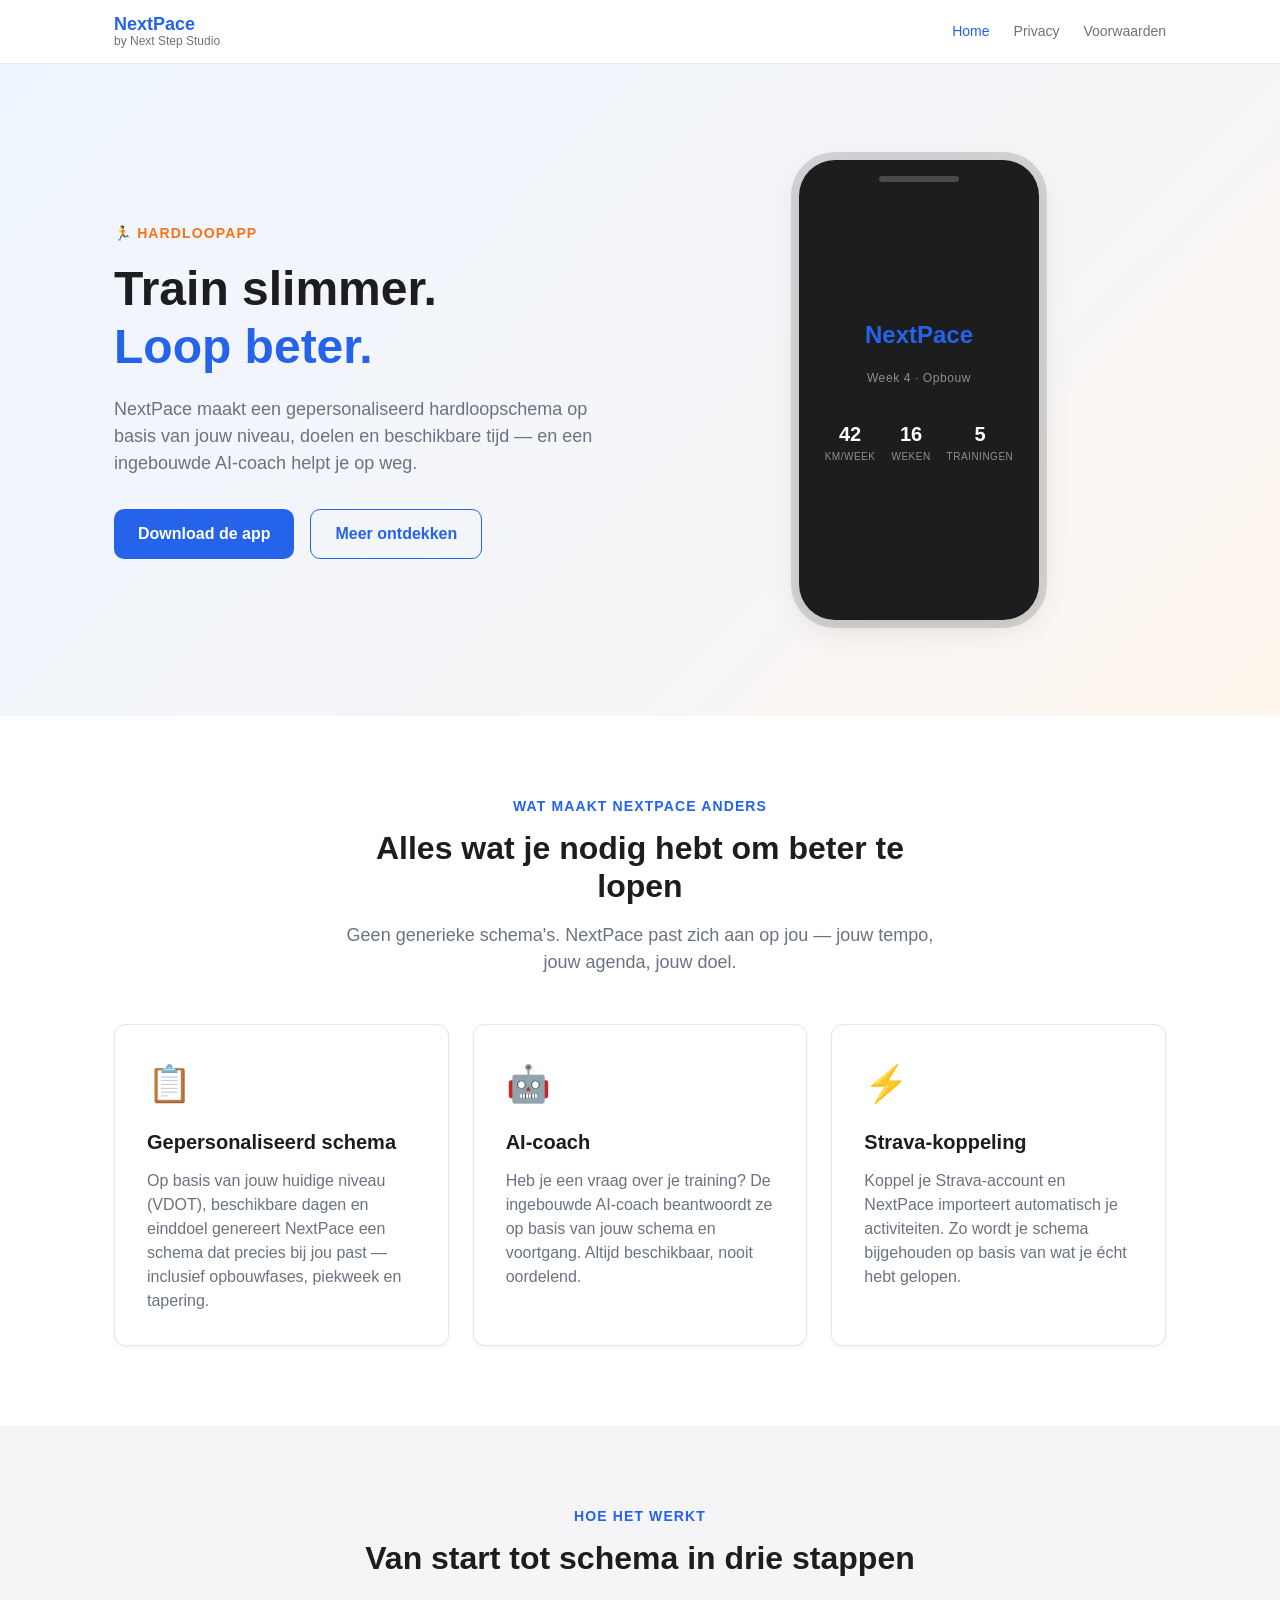
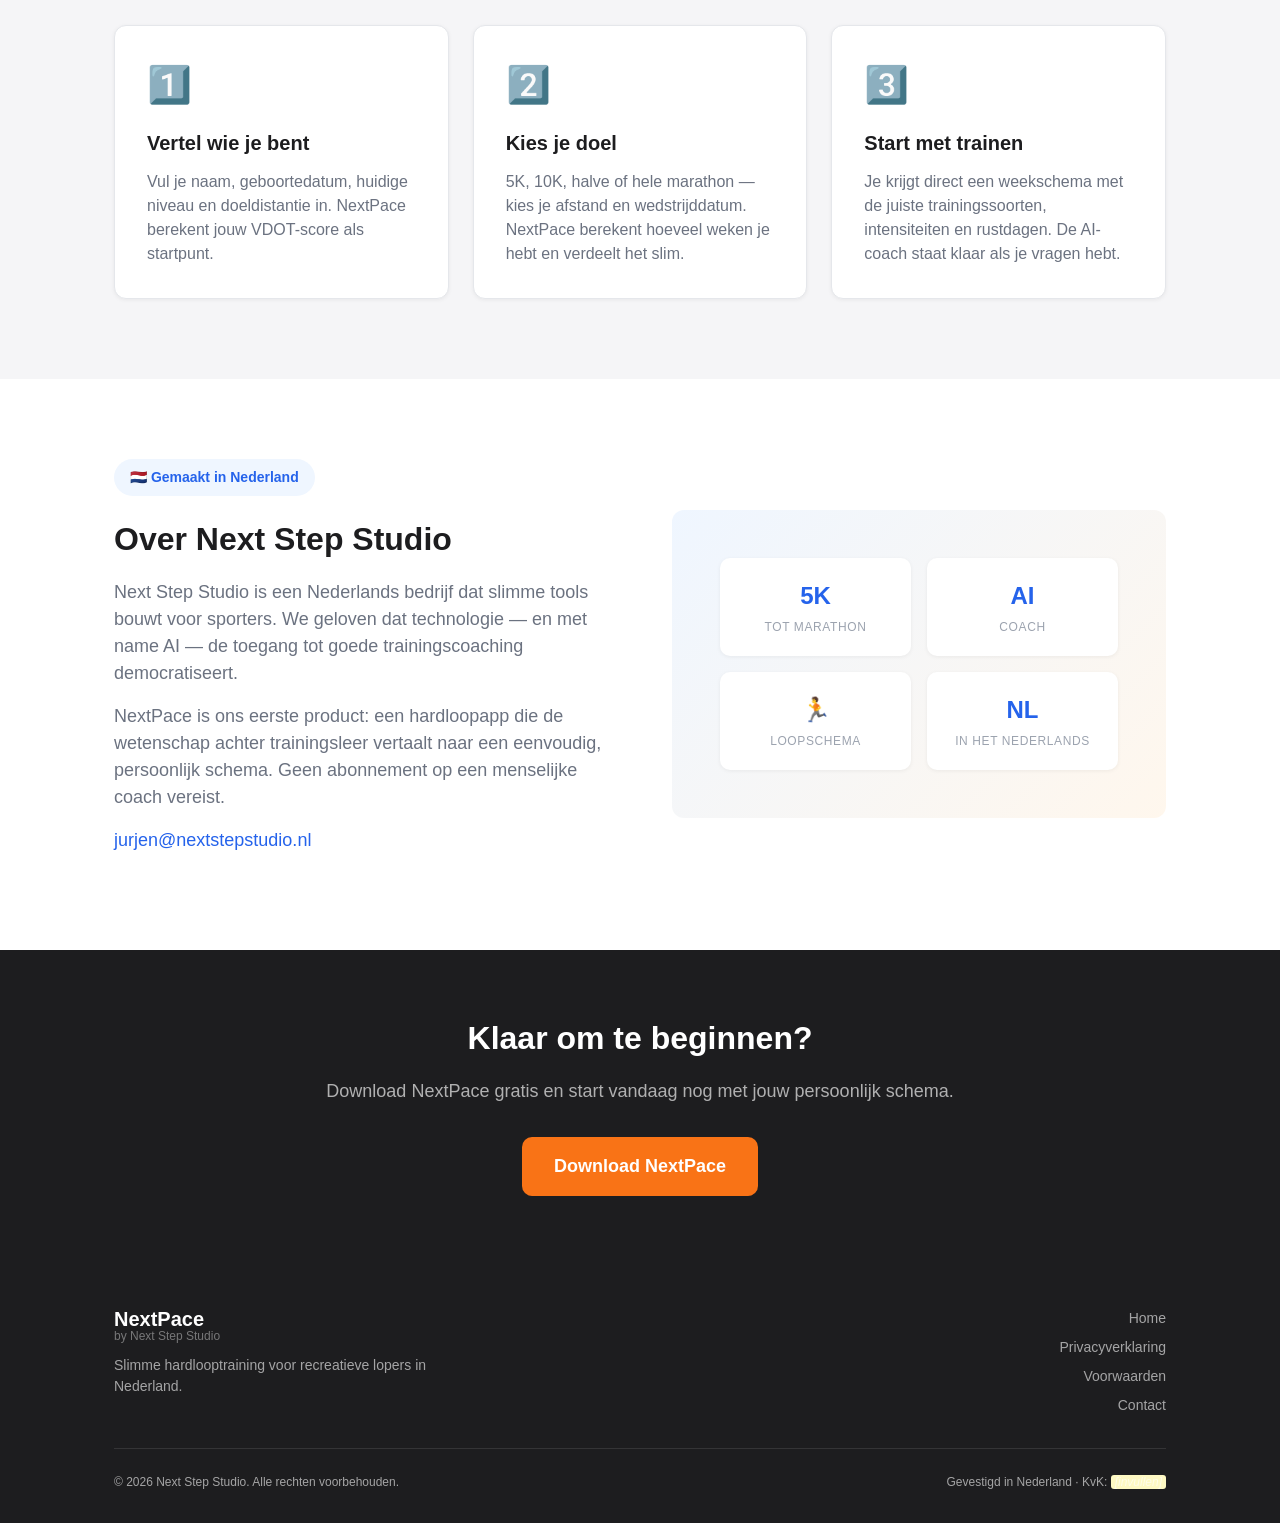
==== index.html @ 0c11603f "feat: initial Next Step Studio public website Homepage, privacyverklaring (AVG/GDPR) en administrati" ====
<!DOCTYPE html>
<html lang="nl">
<head>
  <meta charset="UTF-8">
  <meta name="viewport" content="width=device-width, initial-scale=1.0">
  <title>NextPace — Jouw persoonlijk hardloopschema | Next Step Studio</title>
  <meta name="description" content="NextPace genereert een gepersonaliseerd hardloopschema op basis van jouw niveau, doelen en agenda — met een ingebouwde AI-coach. Gemaakt door Next Step Studio.">
  <meta name="theme-color" content="#2563eb">
  <link rel="stylesheet" href="css/style.css">
</head>
<body>

<!-- Navbar -->
<nav class="navbar" role="navigation" aria-label="Hoofdnavigatie">
  <div class="container">
    <a href="/" class="nav-logo" aria-label="NextPace home">
      <span class="nav-logo-primary">NextPace</span>
      <span class="nav-logo-sub">by Next Step Studio</span>
    </a>
    <input type="checkbox" id="nav-toggle" class="nav-toggle" aria-hidden="true">
    <label for="nav-toggle" class="nav-toggle-label" aria-label="Menu openen">
      <span></span><span></span><span></span>
    </label>
    <ul class="nav-links">
      <li><a href="/" class="active">Home</a></li>
      <li><a href="/privacy.html">Privacy</a></li>
      <li><a href="/voorwaarden.html">Voorwaarden</a></li>
    </ul>
  </div>
</nav>

<!-- Hero -->
<section class="hero" aria-labelledby="hero-title">
  <div class="container">
    <div class="hero-inner">
      <div class="hero-content">
        <span class="hero-eyebrow">🏃 Hardloopapp</span>
        <h1 class="hero-title" id="hero-title">
          Train slimmer.<br><em>Loop beter.</em>
        </h1>
        <p class="hero-sub">
          NextPace maakt een gepersonaliseerd hardloopschema op basis van jouw niveau, doelen en beschikbare tijd — en een ingebouwde AI-coach helpt je op weg.
        </p>
        <div class="hero-actions">
          <a href="#" class="btn btn-primary">Download de app</a>
          <a href="#features" class="btn btn-ghost">Meer ontdekken</a>
        </div>
      </div>
      <div class="hero-visual" aria-hidden="true">
        <div class="hero-mockup">
          <span class="hero-mockup-logo">NextPace</span>
          <span class="hero-mockup-tag">Week 4 · Opbouw</span>
          <div class="hero-mockup-stats">
            <div class="hero-stat">
              <div class="hero-stat-value">42</div>
              <div class="hero-stat-label">km/week</div>
            </div>
            <div class="hero-stat">
              <div class="hero-stat-value">16</div>
              <div class="hero-stat-label">weken</div>
            </div>
            <div class="hero-stat">
              <div class="hero-stat-value">5</div>
              <div class="hero-stat-label">trainingen</div>
            </div>
          </div>
        </div>
      </div>
    </div>
  </div>
</section>

<!-- Features -->
<section class="section" id="features" aria-labelledby="features-title">
  <div class="container">
    <div class="section-header">
      <p class="section-eyebrow">Wat maakt NextPace anders</p>
      <h2 class="section-title" id="features-title">Alles wat je nodig hebt om beter te lopen</h2>
      <p class="section-sub">Geen generieke schema's. NextPace past zich aan op jou — jouw tempo, jouw agenda, jouw doel.</p>
    </div>
    <div class="features-grid">
      <div class="feature-card">
        <span class="feature-icon">📋</span>
        <h3 class="feature-title">Gepersonaliseerd schema</h3>
        <p class="feature-desc">Op basis van jouw huidige niveau (VDOT), beschikbare dagen en einddoel genereert NextPace een schema dat precies bij jou past — inclusief opbouwfases, piekweek en tapering.</p>
      </div>
      <div class="feature-card">
        <span class="feature-icon">🤖</span>
        <h3 class="feature-title">AI-coach</h3>
        <p class="feature-desc">Heb je een vraag over je training? De ingebouwde AI-coach beantwoordt ze op basis van jouw schema en voortgang. Altijd beschikbaar, nooit oordelend.</p>
      </div>
      <div class="feature-card">
        <span class="feature-icon">⚡</span>
        <h3 class="feature-title">Strava-koppeling</h3>
        <p class="feature-desc">Koppel je Strava-account en NextPace importeert automatisch je activiteiten. Zo wordt je schema bijgehouden op basis van wat je écht hebt gelopen.</p>
      </div>
    </div>
  </div>
</section>

<!-- Hoe het werkt -->
<section class="section section-alt" aria-labelledby="how-title">
  <div class="container">
    <div class="section-header">
      <p class="section-eyebrow">Hoe het werkt</p>
      <h2 class="section-title" id="how-title">Van start tot schema in drie stappen</h2>
    </div>
    <div class="features-grid">
      <div class="feature-card">
        <span class="feature-icon">1️⃣</span>
        <h3 class="feature-title">Vertel wie je bent</h3>
        <p class="feature-desc">Vul je naam, geboortedatum, huidige niveau en doeldistantie in. NextPace berekent jouw VDOT-score als startpunt.</p>
      </div>
      <div class="feature-card">
        <span class="feature-icon">2️⃣</span>
        <h3 class="feature-title">Kies je doel</h3>
        <p class="feature-desc">5K, 10K, halve of hele marathon — kies je afstand en wedstrijddatum. NextPace berekent hoeveel weken je hebt en verdeelt het slim.</p>
      </div>
      <div class="feature-card">
        <span class="feature-icon">3️⃣</span>
        <h3 class="feature-title">Start met trainen</h3>
        <p class="feature-desc">Je krijgt direct een weekschema met de juiste trainingssoorten, intensiteiten en rustdagen. De AI-coach staat klaar als je vragen hebt.</p>
      </div>
    </div>
  </div>
</section>

<!-- Over ons -->
<section class="section" id="over-ons" aria-labelledby="about-title">
  <div class="container">
    <div class="about-inner">
      <div class="about-text">
        <span class="about-badge">🇳🇱 Gemaakt in Nederland</span>
        <h2 id="about-title">Over Next Step Studio</h2>
        <p>Next Step Studio is een Nederlands bedrijf dat slimme tools bouwt voor sporters. We geloven dat technologie — en met name AI — de toegang tot goede trainingscoaching democratiseert.</p>
        <p>NextPace is ons eerste product: een hardloopapp die de wetenschap achter trainingsleer vertaalt naar een eenvoudig, persoonlijk schema. Geen abonnement op een menselijke coach vereist.</p>
        <p>
          <a href="mailto:jurjen@nextstepstudio.nl">jurjen@nextstepstudio.nl</a>
        </p>
      </div>
      <div class="about-visual" aria-hidden="true">
        <div class="about-stat-row">
          <div class="about-stat-card">
            <div class="about-stat-value">5K</div>
            <div class="about-stat-label">tot marathon</div>
          </div>
          <div class="about-stat-card">
            <div class="about-stat-value">AI</div>
            <div class="about-stat-label">coach</div>
          </div>
        </div>
        <div class="about-stat-row">
          <div class="about-stat-card">
            <div class="about-stat-value">🏃</div>
            <div class="about-stat-label">loopschema</div>
          </div>
          <div class="about-stat-card">
            <div class="about-stat-value">NL</div>
            <div class="about-stat-label">in het Nederlands</div>
          </div>
        </div>
      </div>
    </div>
  </div>
</section>

<!-- CTA -->
<section class="cta-banner" aria-labelledby="cta-title">
  <div class="container">
    <h2 id="cta-title">Klaar om te beginnen?</h2>
    <p>Download NextPace gratis en start vandaag nog met jouw persoonlijk schema.</p>
    <a href="#" class="btn btn-primary">Download NextPace</a>
  </div>
</section>

<!-- Footer -->
<footer class="footer" role="contentinfo">
  <div class="container">
    <div class="footer-inner">
      <div class="footer-brand">
        <a href="/" class="nav-logo">
          <span class="nav-logo-primary">NextPace</span>
          <span class="nav-logo-sub">by Next Step Studio</span>
        </a>
        <p>Slimme hardlooptraining voor recreatieve lopers in Nederland.</p>
      </div>
      <nav class="footer-links" aria-label="Footer navigatie">
        <a href="/">Home</a>
        <a href="/privacy.html">Privacyverklaring</a>
        <a href="/voorwaarden.html">Voorwaarden</a>
        <a href="mailto:jurjen@nextstepstudio.nl">Contact</a>
      </nav>
    </div>
    <div class="footer-bottom">
      <span>© 2026 Next Step Studio. Alle rechten voorbehouden.</span>
      <span>Gevestigd in Nederland · KvK: <span class="placeholder">[invullen]</span></span>
    </div>
  </div>
</footer>

</body>
</html>
---- css/style.css ----
/* ============================================================
   Next Step Studio — Design System
   nextstepstudio.nl
   ============================================================ */

/* --- Tokens ------------------------------------------------- */
:root {
  /* Brand */
  --color-primary:        #2563eb;
  --color-primary-hover:  #1d4ed8;
  --color-primary-light:  #eff6ff;

  /* Accent (decoratief, niet voor tekst op wit — contrast < 3:1) */
  --color-accent:         #f97316;
  --color-accent-hover:   #ea6c00;

  /* Backgrounds */
  --color-bg:             #ffffff;
  --color-bg-subtle:      #f5f5f7;
  --color-bg-muted:       #f9fafb;

  /* Borders */
  --color-border:         #e5e7eb;
  --color-border-subtle:  #d1d5db;

  /* Text */
  --color-text:           #1d1d1f;
  --color-text-secondary: #6b7280;
  --color-text-muted:     #9ca3af;
  --color-text-inverse:   #ffffff;

  /* Typography */
  --font-family: -apple-system, BlinkMacSystemFont, 'Segoe UI', 'Helvetica Neue', Arial, sans-serif;

  --text-xs:   0.75rem;
  --text-sm:   0.875rem;
  --text-base: 1rem;
  --text-lg:   1.125rem;
  --text-xl:   1.25rem;
  --text-2xl:  1.5rem;
  --text-3xl:  2rem;
  --text-4xl:  clamp(2.25rem, 5vw, 3rem);

  --font-normal:   400;
  --font-medium:   500;
  --font-semibold: 600;
  --font-bold:     700;

  --leading-tight:   1.2;
  --leading-snug:    1.375;
  --leading-normal:  1.5;
  --leading-relaxed: 1.65;

  /* Spacing (4px base) */
  --space-1:  0.25rem;
  --space-2:  0.5rem;
  --space-3:  0.75rem;
  --space-4:  1rem;
  --space-5:  1.25rem;
  --space-6:  1.5rem;
  --space-8:  2rem;
  --space-10: 2.5rem;
  --space-12: 3rem;
  --space-16: 4rem;
  --space-20: 5rem;
  --space-24: 6rem;

  /* Border radius */
  --radius-sm:   6px;
  --radius-md:   10px;
  --radius-lg:   12px;
  --radius-full: 9999px;

  /* Shadows */
  --shadow-sm: 0 1px 4px rgba(0,0,0,0.06);
  --shadow-md: 0 2px 12px rgba(0,0,0,0.08);
  --shadow-lg: 0 8px 32px rgba(0,0,0,0.10);
}

/* --- Reset -------------------------------------------------- */
*, *::before, *::after { box-sizing: border-box; margin: 0; padding: 0; }

html { scroll-behavior: smooth; }

body {
  font-family: var(--font-family);
  font-size: var(--text-base);
  line-height: var(--leading-normal);
  color: var(--color-text);
  background: var(--color-bg);
  -webkit-font-smoothing: antialiased;
}

a { color: var(--color-primary); text-decoration: none; }
a:hover { text-decoration: underline; }
a:focus-visible {
  outline: 2px solid var(--color-primary);
  outline-offset: 2px;
  border-radius: var(--radius-sm);
}

img { max-width: 100%; display: block; }

/* --- Layout ------------------------------------------------- */
.container {
  max-width: 1100px;
  margin: 0 auto;
  padding: 0 var(--space-6);
}

/* --- Navbar ------------------------------------------------- */
.navbar {
  position: sticky;
  top: 0;
  z-index: 100;
  background: var(--color-bg);
  border-bottom: 1px solid var(--color-border);
  height: 64px;
  display: flex;
  align-items: center;
}

.navbar .container {
  display: flex;
  align-items: center;
  justify-content: space-between;
  width: 100%;
}

.nav-logo {
  display: flex;
  flex-direction: column;
  line-height: 1.1;
  color: var(--color-text);
  text-decoration: none;
}
.nav-logo:hover { text-decoration: none; }

.nav-logo-primary {
  font-size: var(--text-lg);
  font-weight: var(--font-bold);
  color: var(--color-primary);
}

.nav-logo-sub {
  font-size: var(--text-xs);
  font-weight: var(--font-normal);
  color: var(--color-text-secondary);
}

.nav-links {
  display: flex;
  align-items: center;
  gap: var(--space-6);
  list-style: none;
}

.nav-links a {
  font-size: var(--text-sm);
  font-weight: var(--font-medium);
  color: var(--color-text-secondary);
  transition: color 0.15s;
}
.nav-links a:hover { color: var(--color-text); text-decoration: none; }
.nav-links a.active { color: var(--color-primary); }

/* Mobile nav toggle — pure CSS checkbox hack */
.nav-toggle { display: none; }
.nav-toggle-label {
  display: none;
  cursor: pointer;
  flex-direction: column;
  gap: 5px;
  padding: var(--space-2);
}
.nav-toggle-label span {
  display: block;
  width: 22px;
  height: 2px;
  background: var(--color-text);
  border-radius: 2px;
  transition: 0.2s;
}

@media (max-width: 600px) {
  .nav-toggle-label { display: flex; }
  .nav-links {
    display: none;
    position: absolute;
    top: 64px;
    left: 0; right: 0;
    background: var(--color-bg);
    border-bottom: 1px solid var(--color-border);
    flex-direction: column;
    align-items: flex-start;
    padding: var(--space-4) var(--space-6);
    gap: var(--space-4);
  }
  .nav-toggle:checked ~ .nav-links { display: flex; }
  .nav-toggle:checked + .nav-toggle-label span:nth-child(1) { transform: translateY(7px) rotate(45deg); }
  .nav-toggle:checked + .nav-toggle-label span:nth-child(2) { opacity: 0; }
  .nav-toggle:checked + .nav-toggle-label span:nth-child(3) { transform: translateY(-7px) rotate(-45deg); }
}

/* --- Buttons ----------------------------------------------- */
.btn {
  display: inline-flex;
  align-items: center;
  gap: var(--space-2);
  padding: var(--space-3) var(--space-6);
  border-radius: var(--radius-md);
  font-size: var(--text-base);
  font-weight: var(--font-semibold);
  font-family: var(--font-family);
  text-decoration: none;
  cursor: pointer;
  border: none;
  transition: background 0.15s, transform 0.1s, box-shadow 0.15s, color 0.15s;
}
.btn:hover { text-decoration: none; }
.btn:active { transform: scale(0.98); }
.btn:focus-visible { outline: 2px solid var(--color-primary); outline-offset: 2px; }

.btn-primary {
  background: var(--color-primary);
  color: var(--color-text-inverse);
}
.btn-primary:hover { background: var(--color-primary-hover); color: var(--color-text-inverse); }

.btn-ghost {
  background: transparent;
  color: var(--color-primary);
  border: 1.5px solid var(--color-primary);
}
.btn-ghost:hover { background: var(--color-primary-light); color: var(--color-primary); }

.btn-secondary {
  background: var(--color-bg-muted);
  color: var(--color-text);
  border: 1px solid var(--color-border);
}
.btn-secondary:hover { background: var(--color-border); }

/* --- Hero --------------------------------------------------- */
.hero {
  background: linear-gradient(135deg, #eff6ff 0%, #f5f5f7 60%, #fff7ed 100%);
  padding: var(--space-24) 0;
}

.hero-inner {
  display: grid;
  grid-template-columns: 1fr 1fr;
  gap: var(--space-16);
  align-items: center;
}

.hero-eyebrow {
  display: inline-flex;
  align-items: center;
  gap: var(--space-2);
  font-size: var(--text-sm);
  font-weight: var(--font-semibold);
  color: var(--color-accent);
  text-transform: uppercase;
  letter-spacing: 0.08em;
  margin-bottom: var(--space-4);
}

.hero-title {
  font-size: var(--text-4xl);
  font-weight: var(--font-bold);
  line-height: var(--leading-tight);
  color: var(--color-text);
  margin-bottom: var(--space-5);
}

.hero-title em {
  font-style: normal;
  color: var(--color-primary);
}

.hero-sub {
  font-size: var(--text-lg);
  line-height: var(--leading-normal);
  color: var(--color-text-secondary);
  max-width: 480px;
  margin-bottom: var(--space-8);
}

.hero-actions {
  display: flex;
  gap: var(--space-4);
  flex-wrap: wrap;
}

.hero-visual {
  display: flex;
  justify-content: center;
  align-items: center;
}

.hero-mockup {
  background: var(--color-text);
  border-radius: 36px;
  width: 240px;
  height: 460px;
  display: flex;
  flex-direction: column;
  align-items: center;
  justify-content: center;
  gap: var(--space-4);
  box-shadow: var(--shadow-lg), 0 0 0 8px rgba(29,29,31,0.15);
  color: var(--color-text-inverse);
  position: relative;
  overflow: hidden;
}

.hero-mockup::before {
  content: '';
  position: absolute;
  top: 16px;
  width: 80px;
  height: 6px;
  background: rgba(255,255,255,0.2);
  border-radius: var(--radius-full);
}

.hero-mockup-logo {
  font-size: var(--text-2xl);
  font-weight: var(--font-bold);
  color: var(--color-primary);
}

.hero-mockup-tag {
  font-size: var(--text-xs);
  color: rgba(255,255,255,0.5);
  letter-spacing: 0.05em;
}

.hero-mockup-stats {
  display: flex;
  gap: var(--space-4);
  margin-top: var(--space-4);
}

.hero-stat {
  text-align: center;
}

.hero-stat-value {
  font-size: var(--text-xl);
  font-weight: var(--font-bold);
}

.hero-stat-label {
  font-size: 10px;
  color: rgba(255,255,255,0.5);
  text-transform: uppercase;
  letter-spacing: 0.05em;
}

@media (max-width: 768px) {
  .hero-inner {
    grid-template-columns: 1fr;
    text-align: center;
  }
  .hero-sub { max-width: 100%; }
  .hero-actions { justify-content: center; }
  .hero-visual { order: -1; }
  .hero-mockup { width: 180px; height: 340px; }
}

/* --- Section headers --------------------------------------- */
.section {
  padding: var(--space-20) 0;
}

.section-alt {
  background: var(--color-bg-subtle);
}

.section-header {
  text-align: center;
  max-width: 600px;
  margin: 0 auto var(--space-12);
}

.section-eyebrow {
  font-size: var(--text-sm);
  font-weight: var(--font-semibold);
  color: var(--color-primary);
  text-transform: uppercase;
  letter-spacing: 0.08em;
  margin-bottom: var(--space-3);
}

.section-title {
  font-size: var(--text-3xl);
  font-weight: var(--font-bold);
  line-height: var(--leading-tight);
  margin-bottom: var(--space-4);
}

.section-sub {
  font-size: var(--text-lg);
  color: var(--color-text-secondary);
  line-height: var(--leading-normal);
}

/* --- Feature cards ----------------------------------------- */
.features-grid {
  display: grid;
  grid-template-columns: repeat(auto-fit, minmax(280px, 1fr));
  gap: var(--space-6);
}

.feature-card {
  background: var(--color-bg);
  border: 1px solid var(--color-border);
  border-radius: var(--radius-lg);
  padding: var(--space-8);
  box-shadow: var(--shadow-sm);
  transition: transform 0.2s, box-shadow 0.2s;
}

.feature-card:hover {
  transform: translateY(-2px);
  box-shadow: var(--shadow-lg);
}

.feature-icon {
  font-size: 2.25rem;
  margin-bottom: var(--space-4);
  display: block;
}

.feature-title {
  font-size: var(--text-xl);
  font-weight: var(--font-semibold);
  margin-bottom: var(--space-3);
}

.feature-desc {
  font-size: var(--text-base);
  color: var(--color-text-secondary);
  line-height: var(--leading-normal);
}

/* --- Over ons --------------------------------------------- */
.about-inner {
  display: grid;
  grid-template-columns: 1fr 1fr;
  gap: var(--space-16);
  align-items: center;
}

.about-text h2 {
  font-size: var(--text-3xl);
  font-weight: var(--font-bold);
  line-height: var(--leading-tight);
  margin-bottom: var(--space-5);
}

.about-text p {
  font-size: var(--text-lg);
  color: var(--color-text-secondary);
  line-height: var(--leading-normal);
  margin-bottom: var(--space-4);
}

.about-badge {
  display: inline-flex;
  align-items: center;
  gap: var(--space-2);
  background: var(--color-primary-light);
  color: var(--color-primary);
  font-size: var(--text-sm);
  font-weight: var(--font-semibold);
  padding: var(--space-2) var(--space-4);
  border-radius: var(--radius-full);
  margin-bottom: var(--space-6);
}

.about-visual {
  background: linear-gradient(135deg, var(--color-primary-light), #fff7ed);
  border-radius: var(--radius-lg);
  padding: var(--space-12);
  display: flex;
  flex-direction: column;
  gap: var(--space-4);
}

.about-stat-row {
  display: flex;
  gap: var(--space-4);
}

.about-stat-card {
  flex: 1;
  background: var(--color-bg);
  border-radius: var(--radius-md);
  padding: var(--space-5);
  box-shadow: var(--shadow-sm);
  text-align: center;
}

.about-stat-value {
  font-size: var(--text-2xl);
  font-weight: var(--font-bold);
  color: var(--color-primary);
}

.about-stat-label {
  font-size: var(--text-xs);
  color: var(--color-text-muted);
  text-transform: uppercase;
  letter-spacing: 0.05em;
  margin-top: var(--space-1);
}

@media (max-width: 768px) {
  .about-inner { grid-template-columns: 1fr; }
  .about-visual { display: none; }
}

/* --- CTA banner -------------------------------------------- */
.cta-banner {
  background: var(--color-text);
  color: var(--color-text-inverse);
  padding: var(--space-16) 0;
  text-align: center;
}

.cta-banner h2 {
  font-size: var(--text-3xl);
  font-weight: var(--font-bold);
  margin-bottom: var(--space-4);
}

.cta-banner p {
  font-size: var(--text-lg);
  color: rgba(255,255,255,0.65);
  margin-bottom: var(--space-8);
}

.cta-banner .btn-primary {
  background: var(--color-accent);
  font-size: var(--text-lg);
  padding: var(--space-4) var(--space-8);
}
.cta-banner .btn-primary:hover { background: var(--color-accent-hover); }

/* --- Footer ------------------------------------------------ */
.footer {
  background: var(--color-text);
  color: rgba(255,255,255,0.6);
  padding: var(--space-12) 0 var(--space-8);
}

.footer-inner {
  display: grid;
  grid-template-columns: 1fr auto;
  gap: var(--space-8);
  align-items: start;
  padding-bottom: var(--space-8);
  border-bottom: 1px solid rgba(255,255,255,0.1);
  margin-bottom: var(--space-6);
}

.footer-brand .nav-logo-primary {
  color: var(--color-text-inverse);
  font-size: var(--text-xl);
}

.footer-brand .nav-logo-sub {
  color: rgba(255,255,255,0.4);
}

.footer-brand p {
  margin-top: var(--space-3);
  font-size: var(--text-sm);
  max-width: 320px;
  line-height: var(--leading-normal);
}

.footer-links {
  display: flex;
  flex-direction: column;
  gap: var(--space-2);
  align-items: flex-end;
}

.footer-links a {
  font-size: var(--text-sm);
  color: rgba(255,255,255,0.6);
  transition: color 0.15s;
}
.footer-links a:hover { color: var(--color-text-inverse); text-decoration: none; }

.footer-bottom {
  display: flex;
  justify-content: space-between;
  align-items: center;
  font-size: var(--text-xs);
  gap: var(--space-4);
  flex-wrap: wrap;
}

@media (max-width: 600px) {
  .footer-inner { grid-template-columns: 1fr; }
  .footer-links { align-items: flex-start; flex-direction: row; flex-wrap: wrap; gap: var(--space-4); }
  .footer-bottom { flex-direction: column; align-items: flex-start; }
}

/* --- Juridische pagina's ----------------------------------- */
.legal-page {
  max-width: 760px;
  margin: 0 auto;
  padding: var(--space-16) var(--space-6) var(--space-24);
}

.legal-header {
  margin-bottom: var(--space-10);
  padding-bottom: var(--space-8);
  border-bottom: 1px solid var(--color-border);
}

.legal-header h1 {
  font-size: var(--text-3xl);
  font-weight: var(--font-bold);
  margin-bottom: var(--space-3);
}

.legal-meta {
  font-size: var(--text-sm);
  color: var(--color-text-muted);
}

.legal-toc {
  background: var(--color-bg-subtle);
  border: 1px solid var(--color-border);
  border-radius: var(--radius-md);
  padding: var(--space-6);
  margin-bottom: var(--space-10);
}

.legal-toc h2 {
  font-size: var(--text-sm);
  font-weight: var(--font-semibold);
  text-transform: uppercase;
  letter-spacing: 0.06em;
  color: var(--color-text-secondary);
  margin-bottom: var(--space-3);
}

.legal-toc ol {
  padding-left: var(--space-5);
  display: flex;
  flex-direction: column;
  gap: var(--space-1);
}

.legal-toc a {
  font-size: var(--text-sm);
  color: var(--color-text-secondary);
}
.legal-toc a:hover { color: var(--color-primary); text-decoration: none; }

.legal-section {
  margin-bottom: var(--space-10);
}

.legal-section h2 {
  font-size: var(--text-xl);
  font-weight: var(--font-semibold);
  margin-bottom: var(--space-4);
  padding-top: var(--space-4);
}

.legal-section h3 {
  font-size: var(--text-base);
  font-weight: var(--font-semibold);
  margin-top: var(--space-5);
  margin-bottom: var(--space-2);
}

.legal-section p {
  font-size: var(--text-base);
  line-height: var(--leading-relaxed);
  color: var(--color-text);
  margin-bottom: var(--space-4);
}

.legal-section ul,
.legal-section ol {
  padding-left: var(--space-6);
  margin-bottom: var(--space-4);
  display: flex;
  flex-direction: column;
  gap: var(--space-2);
}

.legal-section li {
  font-size: var(--text-base);
  line-height: var(--leading-relaxed);
}

.legal-table {
  width: 100%;
  border-collapse: collapse;
  font-size: var(--text-sm);
  margin-bottom: var(--space-6);
  border-radius: var(--radius-md);
  overflow: hidden;
  border: 1px solid var(--color-border);
}

.legal-table th {
  background: var(--color-bg-subtle);
  font-weight: var(--font-semibold);
  text-align: left;
  padding: var(--space-3) var(--space-4);
  border-bottom: 1px solid var(--color-border);
  font-size: var(--text-xs);
  text-transform: uppercase;
  letter-spacing: 0.05em;
  color: var(--color-text-secondary);
}

.legal-table td {
  padding: var(--space-3) var(--space-4);
  border-bottom: 1px solid var(--color-border);
  line-height: var(--leading-normal);
  vertical-align: top;
}

.legal-table tr:last-child td { border-bottom: none; }
.legal-table tr:nth-child(even) td { background: var(--color-bg-muted); }

.legal-highlight {
  background: var(--color-primary-light);
  border-left: 3px solid var(--color-primary);
  padding: var(--space-4) var(--space-5);
  border-radius: 0 var(--radius-sm) var(--radius-sm) 0;
  margin-bottom: var(--space-4);
  font-size: var(--text-sm);
  line-height: var(--leading-relaxed);
}

.placeholder {
  background: #fef9c3;
  padding: 0 var(--space-1);
  border-radius: 3px;
  font-style: italic;
}
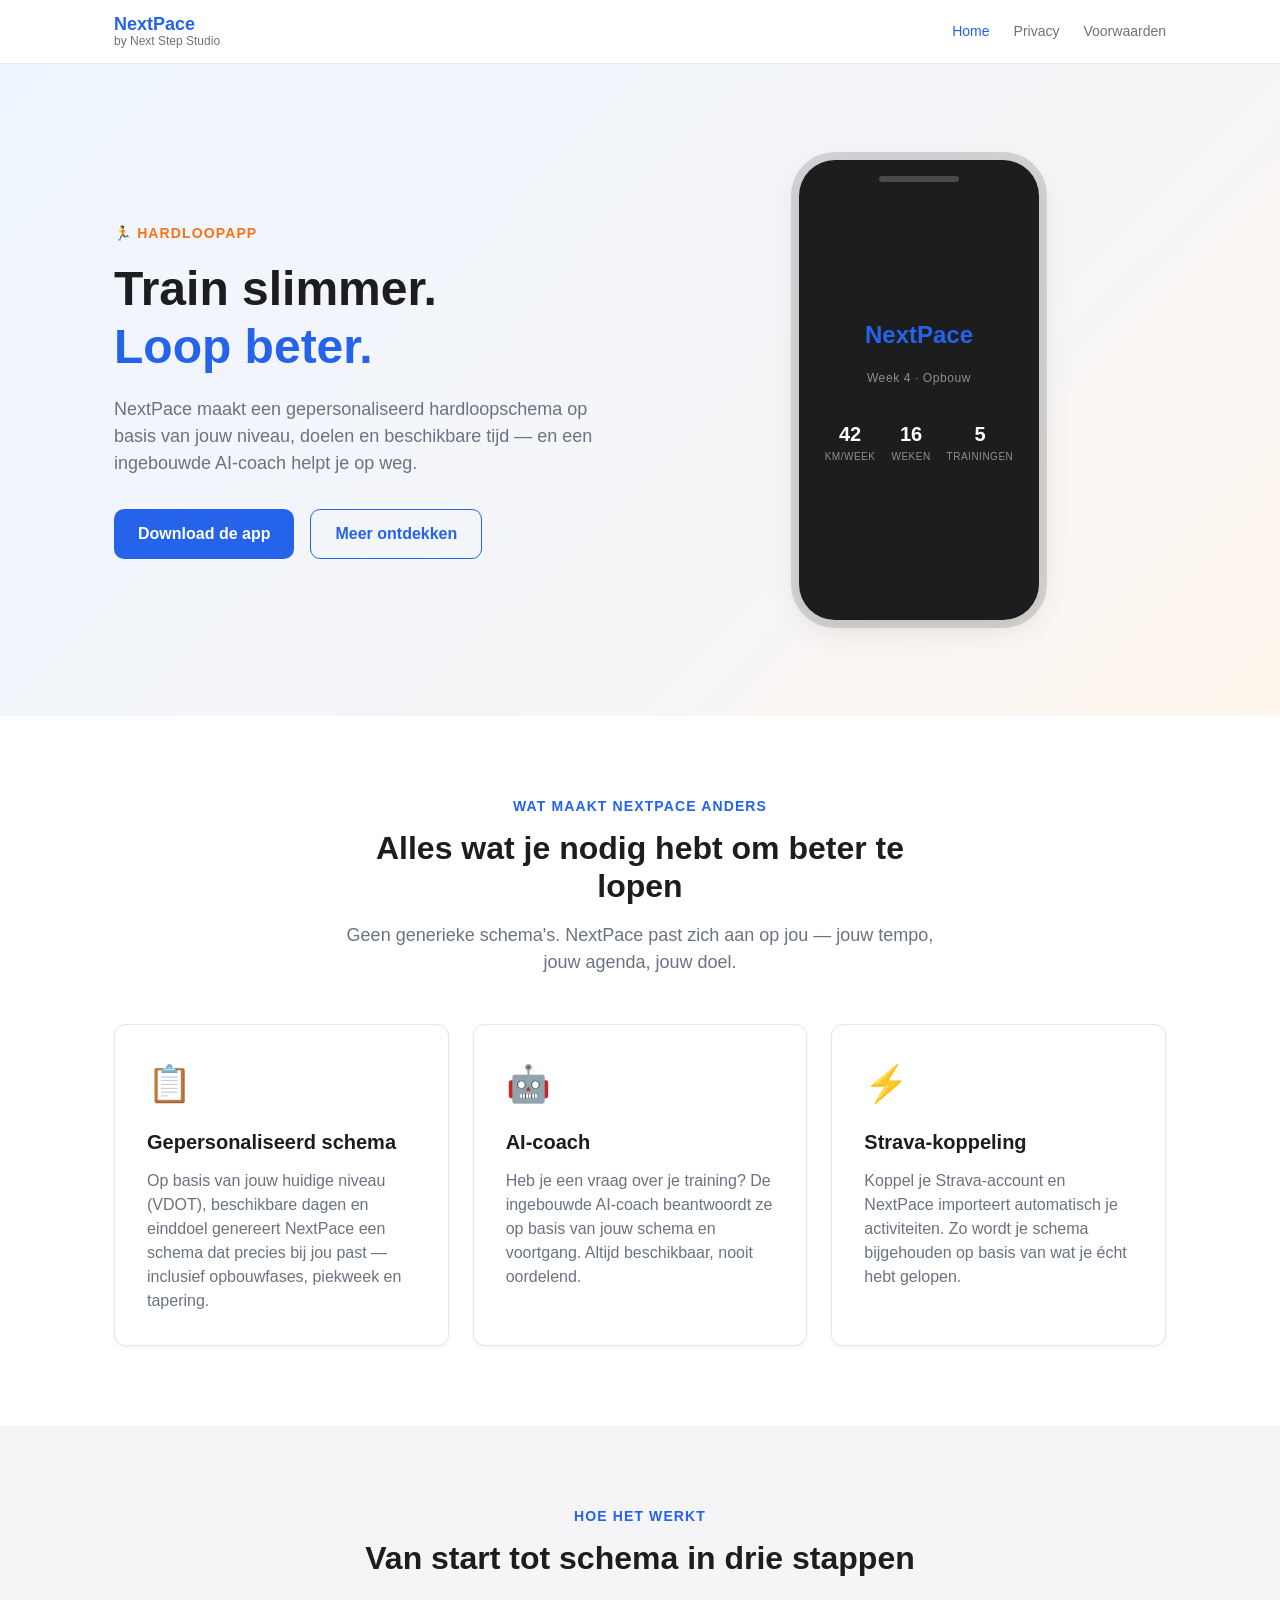
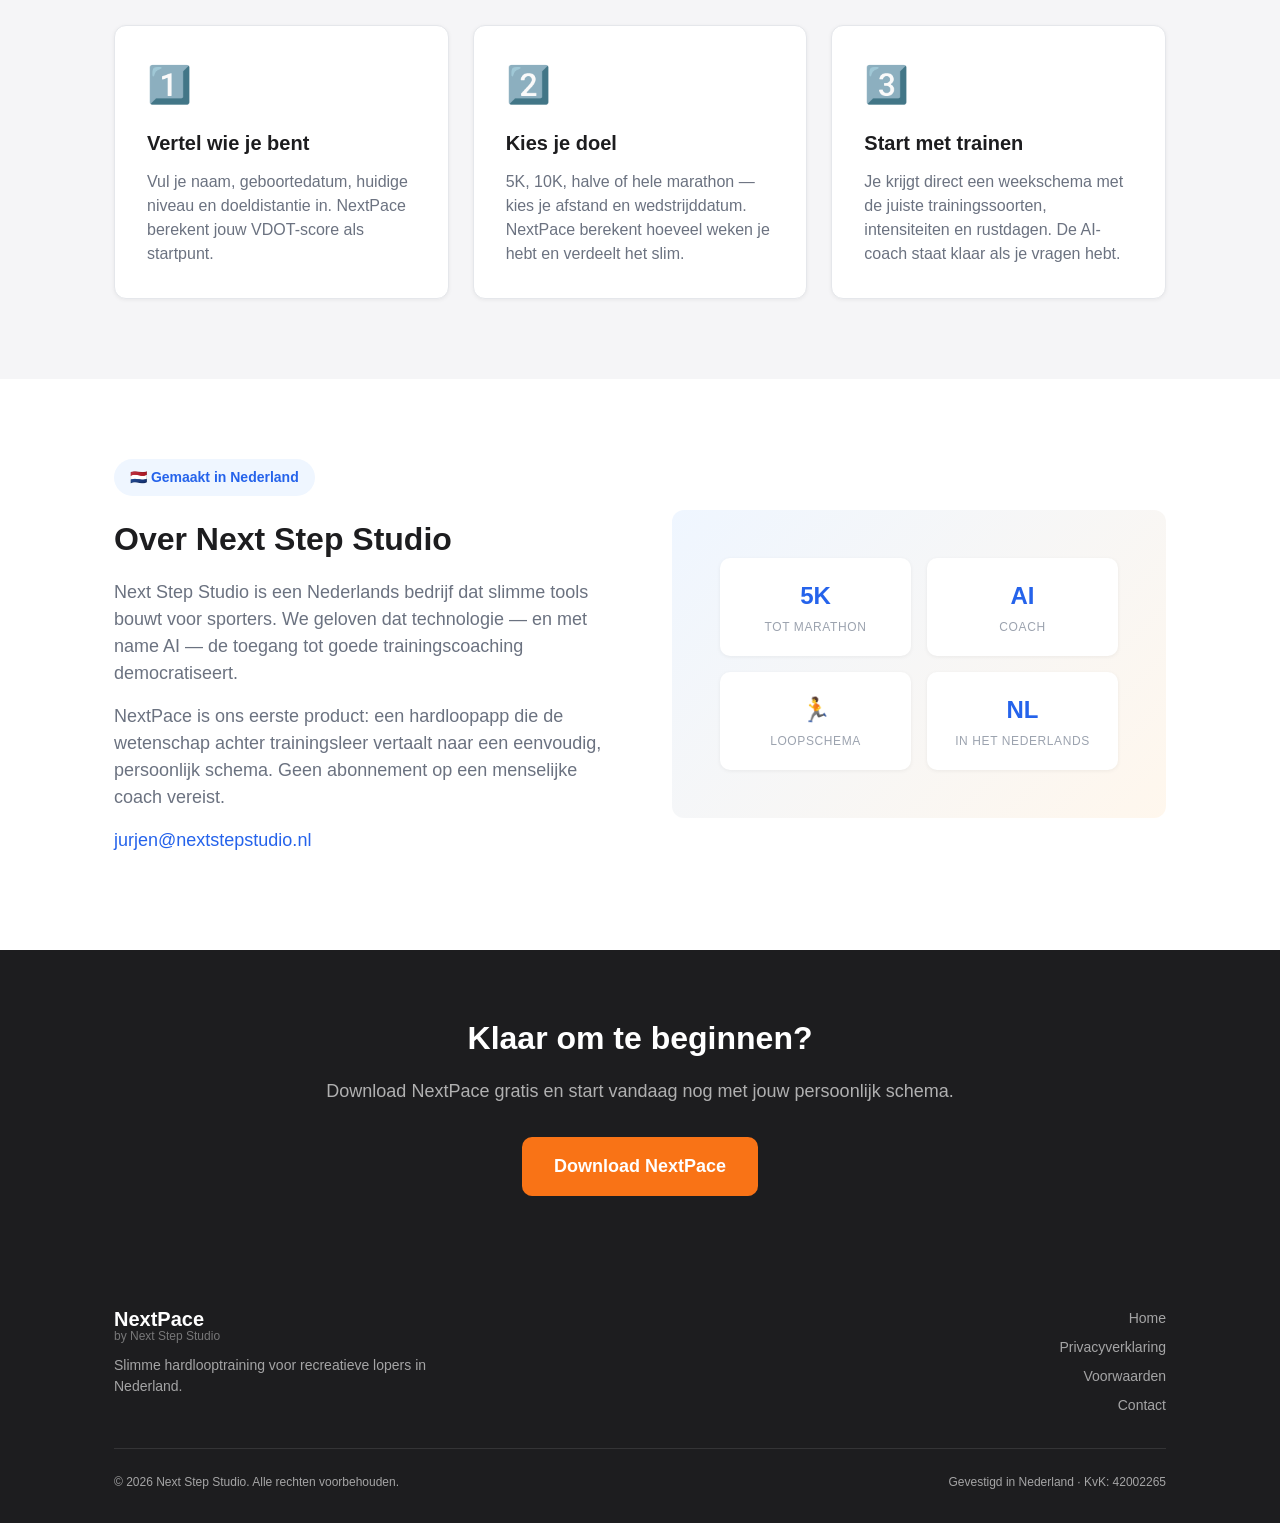
==== commit 36f00cf8: "feat: voeg developers-pagina toe en verwerk KvK-nummer - developers.html: Garmin/Strava/Apple Health" ====
--- a/index.html
+++ b/index.html
@@ -193,7 +193,7 @@
     </div>
     <div class="footer-bottom">
       <span>© 2026 Next Step Studio. Alle rechten voorbehouden.</span>
-      <span>Gevestigd in Nederland · KvK: <span class="placeholder">[invullen]</span></span>
+      <span>Gevestigd in Nederland · KvK: 42002265</span>
     </div>
   </div>
 </footer>
